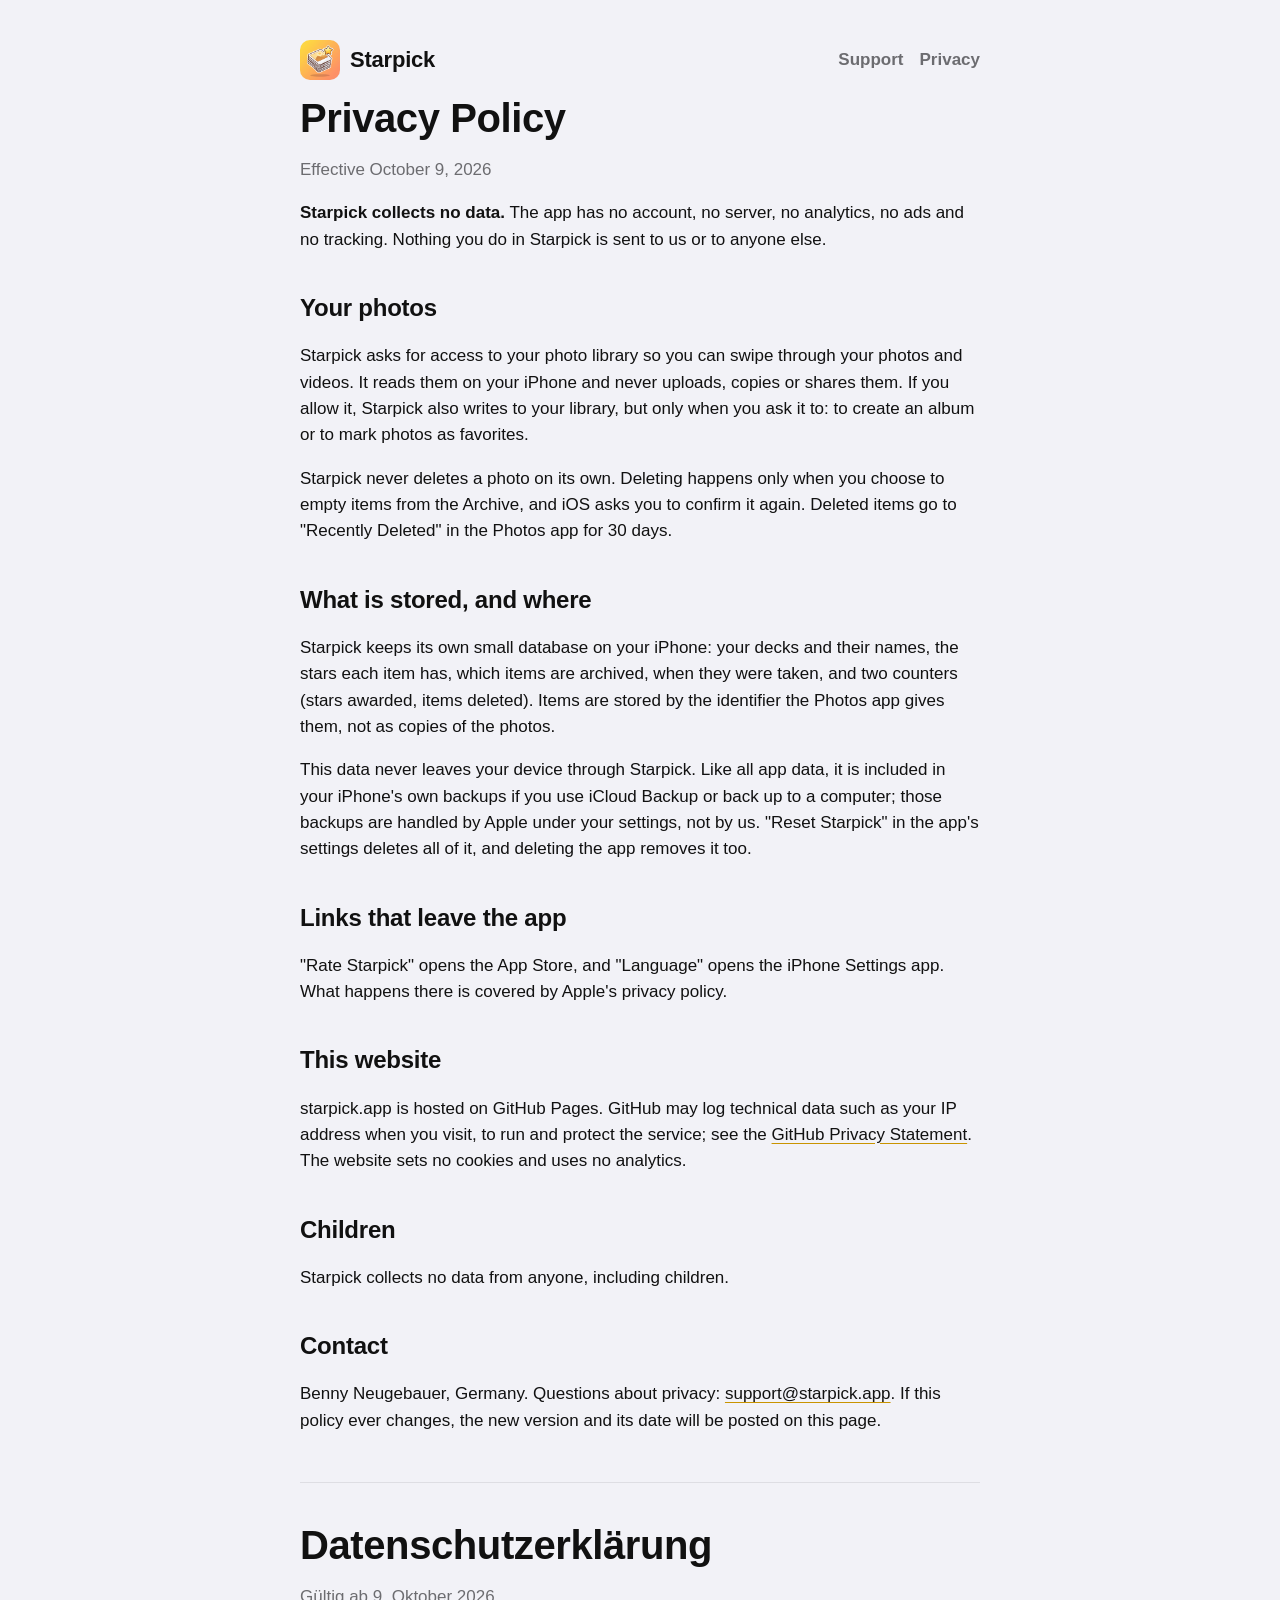
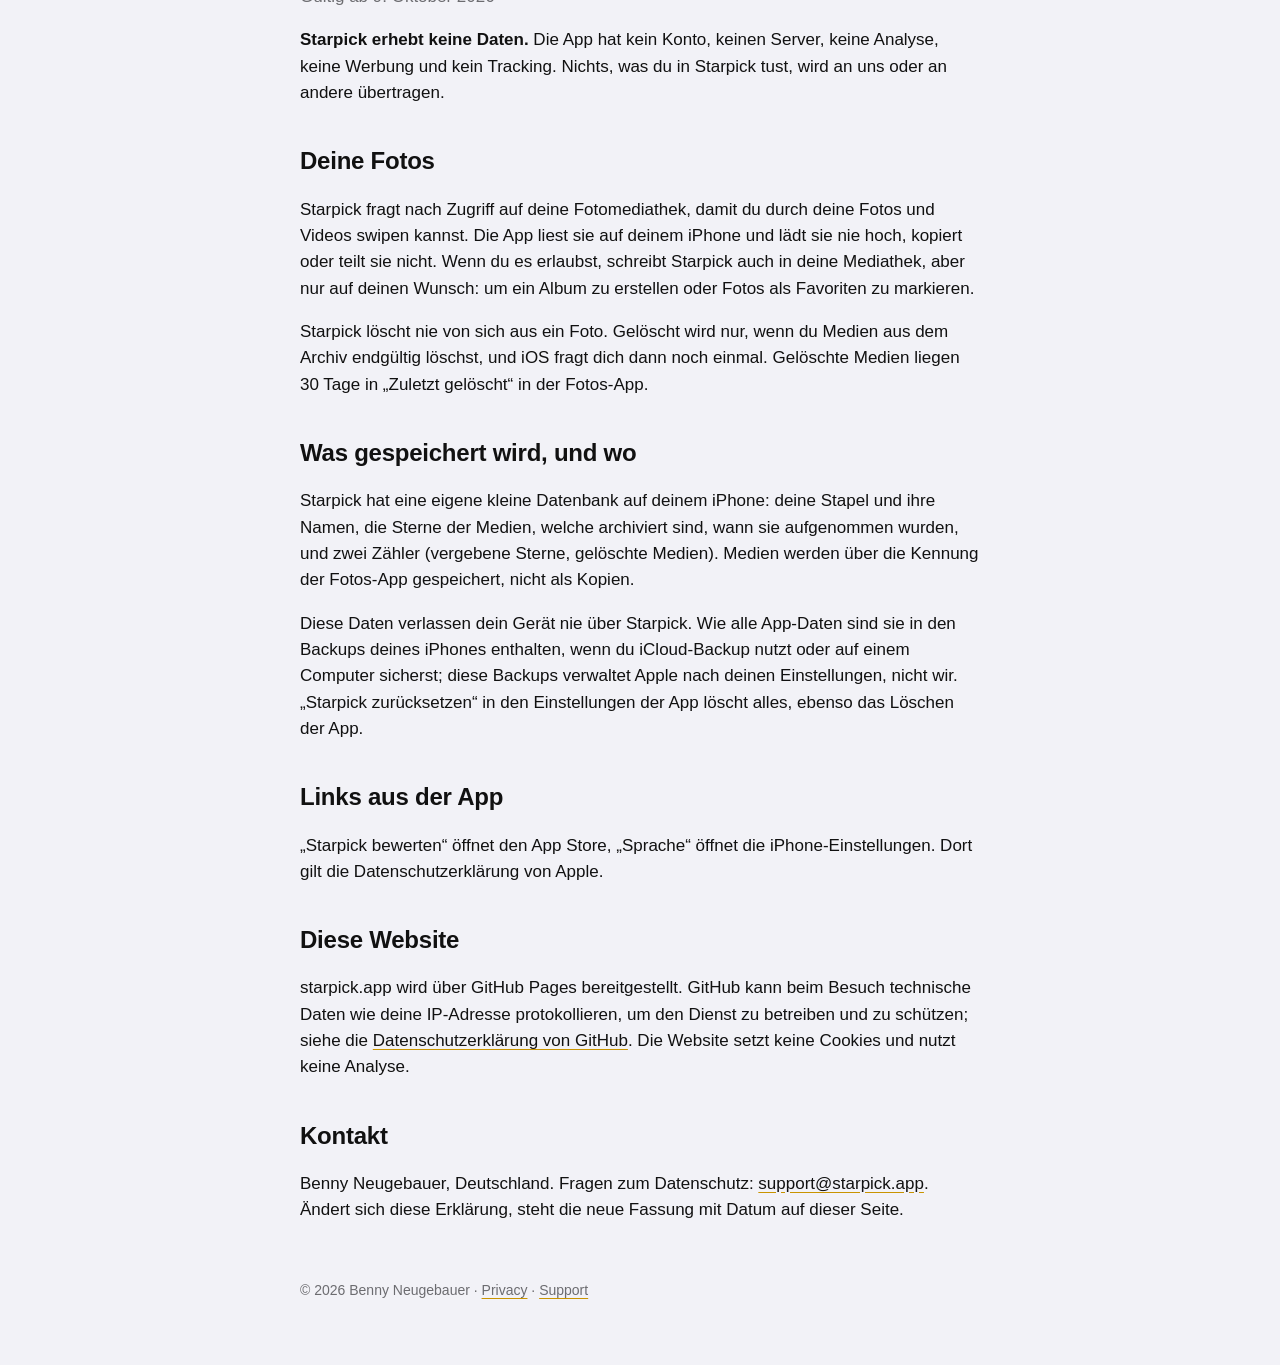
==== privacy/index.html @ 777fa5fa "Add the Starpick website: landing page, privacy policy and support" ====
<!doctype html>
<html lang="en">
<head>
<meta charset="utf-8">
<meta name="viewport" content="width=device-width, initial-scale=1">
<title>Privacy Policy · Starpick</title>
<meta name="description" content="Starpick collects no data. Everything stays on your iPhone.">
<link rel="icon" href="/favicon.png">
<link rel="apple-touch-icon" href="/apple-touch-icon.png">
<link rel="stylesheet" href="/style.css">
</head>
<body>
<main>
<header>
  <a class="brand" href="/"><img src="/icon.png" alt="">Starpick</a>
  <nav><a href="/support/">Support</a><a href="/privacy/">Privacy</a></nav>
</header>
<h1>Privacy Policy</h1>
<p class="muted">Effective October 9, 2026</p>

<p><strong>Starpick collects no data.</strong> The app has no account, no server, no analytics, no ads and no tracking. Nothing you do in Starpick is sent to us or to anyone else.</p>

<h2>Your photos</h2>
<p>Starpick asks for access to your photo library so you can swipe through your photos and videos. It reads them on your iPhone and never uploads, copies or shares them. If you allow it, Starpick also writes to your library, but only when you ask it to: to create an album or to mark photos as favorites.</p>
<p>Starpick never deletes a photo on its own. Deleting happens only when you choose to empty items from the Archive, and iOS asks you to confirm it again. Deleted items go to "Recently Deleted" in the Photos app for 30 days.</p>

<h2>What is stored, and where</h2>
<p>Starpick keeps its own small database on your iPhone: your decks and their names, the stars each item has, which items are archived, when they were taken, and two counters (stars awarded, items deleted). Items are stored by the identifier the Photos app gives them, not as copies of the photos.</p>
<p>This data never leaves your device through Starpick. Like all app data, it is included in your iPhone's own backups if you use iCloud Backup or back up to a computer; those backups are handled by Apple under your settings, not by us. "Reset Starpick" in the app's settings deletes all of it, and deleting the app removes it too.</p>

<h2>Links that leave the app</h2>
<p>"Rate Starpick" opens the App Store, and "Language" opens the iPhone Settings app. What happens there is covered by Apple's privacy policy.</p>

<h2>This website</h2>
<p>starpick.app is hosted on GitHub Pages. GitHub may log technical data such as your IP address when you visit, to run and protect the service; see the <a href="https://docs.github.com/en/site-policy/privacy-policies/github-general-privacy-statement">GitHub Privacy Statement</a>. The website sets no cookies and uses no analytics.</p>

<h2>Children</h2>
<p>Starpick collects no data from anyone, including children.</p>

<h2>Contact</h2>
<p>Benny Neugebauer, Germany. Questions about privacy: <a href="mailto:support@starpick.app">support@starpick.app</a>. If this policy ever changes, the new version and its date will be posted on this page.</p>

<section class="lang" lang="de">
<h1>Datenschutzerklärung</h1>
<p class="muted">Gültig ab 9. Oktober 2026</p>
<p><strong>Starpick erhebt keine Daten.</strong> Die App hat kein Konto, keinen Server, keine Analyse, keine Werbung und kein Tracking. Nichts, was du in Starpick tust, wird an uns oder an andere übertragen.</p>
<h2>Deine Fotos</h2>
<p>Starpick fragt nach Zugriff auf deine Fotomediathek, damit du durch deine Fotos und Videos swipen kannst. Die App liest sie auf deinem iPhone und lädt sie nie hoch, kopiert oder teilt sie nicht. Wenn du es erlaubst, schreibt Starpick auch in deine Mediathek, aber nur auf deinen Wunsch: um ein Album zu erstellen oder Fotos als Favoriten zu markieren.</p>
<p>Starpick löscht nie von sich aus ein Foto. Gelöscht wird nur, wenn du Medien aus dem Archiv endgültig löschst, und iOS fragt dich dann noch einmal. Gelöschte Medien liegen 30 Tage in „Zuletzt gelöscht“ in der Fotos-App.</p>
<h2>Was gespeichert wird, und wo</h2>
<p>Starpick hat eine eigene kleine Datenbank auf deinem iPhone: deine Stapel und ihre Namen, die Sterne der Medien, welche archiviert sind, wann sie aufgenommen wurden, und zwei Zähler (vergebene Sterne, gelöschte Medien). Medien werden über die Kennung der Fotos-App gespeichert, nicht als Kopien.</p>
<p>Diese Daten verlassen dein Gerät nie über Starpick. Wie alle App-Daten sind sie in den Backups deines iPhones enthalten, wenn du iCloud-Backup nutzt oder auf einem Computer sicherst; diese Backups verwaltet Apple nach deinen Einstellungen, nicht wir. „Starpick zurücksetzen“ in den Einstellungen der App löscht alles, ebenso das Löschen der App.</p>
<h2>Links aus der App</h2>
<p>„Starpick bewerten“ öffnet den App Store, „Sprache“ öffnet die iPhone-Einstellungen. Dort gilt die Datenschutzerklärung von Apple.</p>
<h2>Diese Website</h2>
<p>starpick.app wird über GitHub Pages bereitgestellt. GitHub kann beim Besuch technische Daten wie deine IP-Adresse protokollieren, um den Dienst zu betreiben und zu schützen; siehe die <a href="https://docs.github.com/en/site-policy/privacy-policies/github-general-privacy-statement">Datenschutzerklärung von GitHub</a>. Die Website setzt keine Cookies und nutzt keine Analyse.</p>
<h2>Kontakt</h2>
<p>Benny Neugebauer, Deutschland. Fragen zum Datenschutz: <a href="mailto:support@starpick.app">support@starpick.app</a>. Ändert sich diese Erklärung, steht die neue Fassung mit Datum auf dieser Seite.</p>
</section>
<footer>© 2026 Benny Neugebauer · <a href="/privacy/">Privacy</a> · <a href="/support/">Support</a></footer>
</main>
</body>
</html>
---- style.css ----
:root {
  --bg: #f2f2f7; --card: #ffffff; --text: #111111; --muted: #6c6c70; --brand: #ffd60a; --on-brand: #111111; --star: #c99400; --line: #dedee3;
  color-scheme: light dark;
}
@media (prefers-color-scheme: dark) {
  :root { --bg: #000000; --card: #1c1c1e; --text: #ffffff; --muted: #98989f; --star: #ffd60a; --line: #38383a; }
}
* { box-sizing: border-box; }
body { margin: 0; background: var(--bg); color: var(--text); font: 17px/1.55 -apple-system, BlinkMacSystemFont, "Segoe UI", Roboto, sans-serif; }
main { max-width: 720px; margin: 0 auto; padding: 40px 20px 64px; }
h1, h2, .brand { font-family: ui-rounded, -apple-system, "SF Pro Rounded", sans-serif; font-weight: 800; letter-spacing: -0.01em; }
h1 { font-size: 40px; line-height: 1.1; margin: 16px 0 8px; }
h2 { font-size: 24px; margin: 36px 0 8px; }
p, li { color: var(--text); }
.muted { color: var(--muted); }
a { color: inherit; text-decoration-color: var(--star); text-underline-offset: 3px; }
header { display: flex; align-items: center; justify-content: space-between; gap: 12px; margin-bottom: 8px; }
header a.brand { display: flex; align-items: center; gap: 10px; font-size: 22px; text-decoration: none; }
header img { width: 40px; height: 40px; border-radius: 10px; }
nav a { margin-left: 16px; font-weight: 600; text-decoration: none; color: var(--muted); }
.hero { text-align: center; padding: 32px 0 8px; }
.hero img { width: 140px; height: 140px; border-radius: 32px; box-shadow: 0 10px 30px rgba(0,0,0,0.18); }
.lead { font-size: 21px; color: var(--muted); margin: 0 auto; max-width: 520px; }
.pill { display: inline-block; margin-top: 24px; padding: 14px 26px; border-radius: 999px; background: var(--brand); color: var(--on-brand); font-weight: 700; text-decoration: none; }
.cards { display: grid; gap: 12px; margin-top: 40px; }
@media (min-width: 640px) { .cards { grid-template-columns: 1fr 1fr; } }
.card { background: var(--card); border-radius: 22px; padding: 20px 22px; box-shadow: 0 4px 12px rgba(0,0,0,0.06); }
.card h3 { margin: 0 0 6px; font-size: 18px; }
.card p { margin: 0; color: var(--muted); }
.lang { margin-top: 48px; padding-top: 24px; border-top: 1px solid var(--line); }
footer { margin-top: 56px; color: var(--muted); font-size: 14px; }
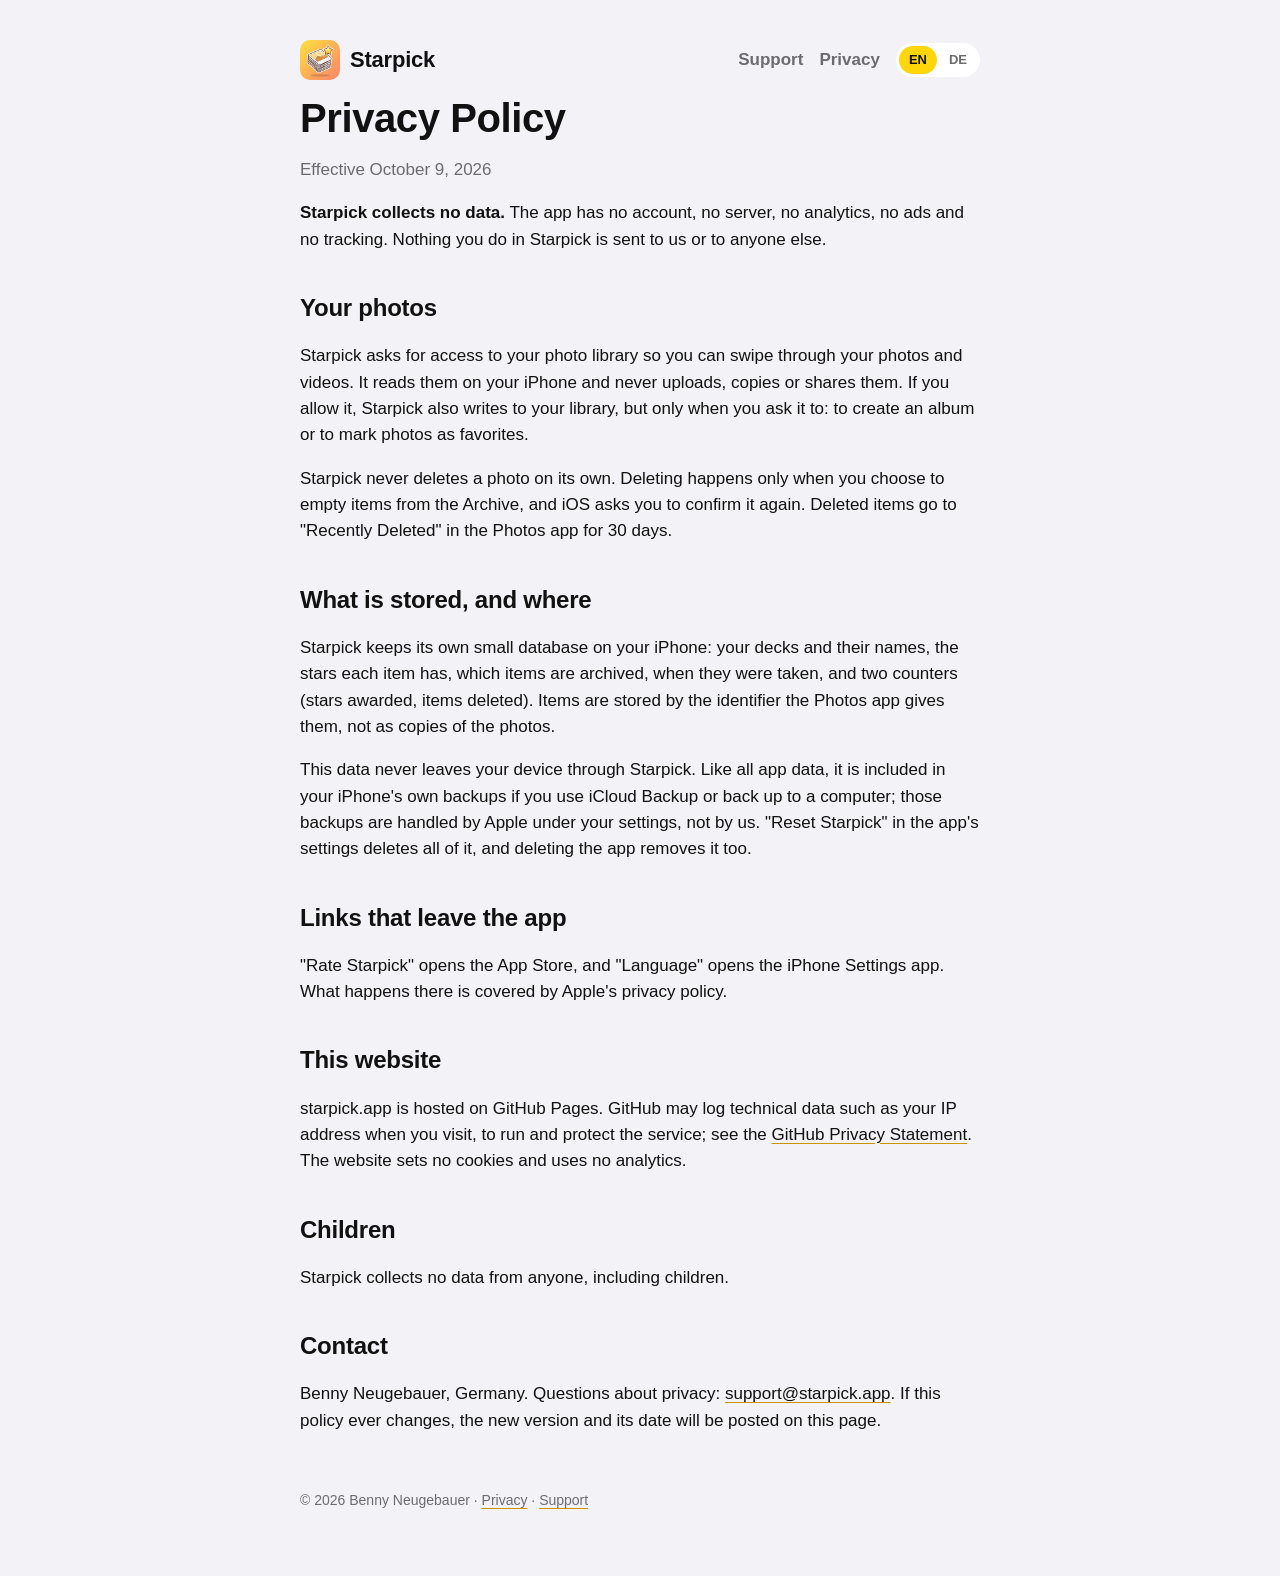
==== commit fe00c57f: "Switch the website language with ?hl=en or ?hl=de Without the parameter the page follows the browser" ====
--- a/privacy/index.html
+++ b/privacy/index.html
@@ -4,17 +4,25 @@
 <meta charset="utf-8">
 <meta name="viewport" content="width=device-width, initial-scale=1">
 <title>Privacy Policy · Starpick</title>
+<meta name="title-en" content="Privacy Policy · Starpick">
+<meta name="title-de" content="Datenschutz · Starpick">
 <meta name="description" content="Starpick collects no data. Everything stays on your iPhone.">
 <link rel="icon" href="/favicon.png">
 <link rel="apple-touch-icon" href="/apple-touch-icon.png">
 <link rel="stylesheet" href="/style.css">
+<script src="/lang.js"></script>
 </head>
 <body>
 <main>
 <header>
   <a class="brand" href="/"><img src="/icon.png" alt="">Starpick</a>
-  <nav><a href="/support/">Support</a><a href="/privacy/">Privacy</a></nav>
+  <nav>
+    <a href="/support/"><span data-lang="en">Support</span><span data-lang="de">Hilfe</span></a>
+    <a href="/privacy/"><span data-lang="en">Privacy</span><span data-lang="de">Datenschutz</span></a>
+    <span class="switch"><a data-switch="en" href="?hl=en">EN</a><a data-switch="de" href="?hl=de">DE</a></span>
+  </nav>
 </header>
+<div data-lang="en">
 <h1>Privacy Policy</h1>
 <p class="muted">Effective October 9, 2026</p>
 
@@ -40,7 +48,9 @@
 <h2>Contact</h2>
 <p>Benny Neugebauer, Germany. Questions about privacy: <a href="mailto:support@starpick.app">support@starpick.app</a>. If this policy ever changes, the new version and its date will be posted on this page.</p>
 
-<section class="lang" lang="de">
+</div>
+<div data-lang="de" lang="de">
+
 <h1>Datenschutzerklärung</h1>
 <p class="muted">Gültig ab 9. Oktober 2026</p>
 <p><strong>Starpick erhebt keine Daten.</strong> Die App hat kein Konto, keinen Server, keine Analyse, keine Werbung und kein Tracking. Nichts, was du in Starpick tust, wird an uns oder an andere übertragen.</p>
@@ -54,10 +64,13 @@
 <p>„Starpick bewerten“ öffnet den App Store, „Sprache“ öffnet die iPhone-Einstellungen. Dort gilt die Datenschutzerklärung von Apple.</p>
 <h2>Diese Website</h2>
 <p>starpick.app wird über GitHub Pages bereitgestellt. GitHub kann beim Besuch technische Daten wie deine IP-Adresse protokollieren, um den Dienst zu betreiben und zu schützen; siehe die <a href="https://docs.github.com/en/site-policy/privacy-policies/github-general-privacy-statement">Datenschutzerklärung von GitHub</a>. Die Website setzt keine Cookies und nutzt keine Analyse.</p>
+<h2>Kinder</h2>
+<p>Starpick erhebt von niemandem Daten, auch nicht von Kindern.</p>
+
 <h2>Kontakt</h2>
 <p>Benny Neugebauer, Deutschland. Fragen zum Datenschutz: <a href="mailto:support@starpick.app">support@starpick.app</a>. Ändert sich diese Erklärung, steht die neue Fassung mit Datum auf dieser Seite.</p>
-</section>
-<footer>© 2026 Benny Neugebauer · <a href="/privacy/">Privacy</a> · <a href="/support/">Support</a></footer>
+</div>
+<footer>© 2026 Benny Neugebauer · <a href="/privacy/"><span data-lang="en">Privacy</span><span data-lang="de">Datenschutz</span></a> · <a href="/support/"><span data-lang="en">Support</span><span data-lang="de">Hilfe</span></a></footer>
 </main>
 </body>
 </html>
--- a/style.css
+++ b/style.css
@@ -29,3 +29,9 @@
 .card p { margin: 0; color: var(--muted); }
 .lang { margin-top: 48px; padding-top: 24px; border-top: 1px solid var(--line); }
 footer { margin-top: 56px; color: var(--muted); font-size: 14px; }
+/* Language: lang.js sets data-hl on <html>; the other language is hidden. */
+html[data-hl="en"] [data-lang="de"], html[data-hl="de"] [data-lang="en"] { display: none !important; }
+.switch { display: inline-flex; gap: 2px; margin-left: 16px; padding: 3px; border-radius: 999px; background: var(--card); }
+.switch a { margin: 0; padding: 4px 10px; border-radius: 999px; font-size: 13px; font-weight: 700; color: var(--muted); text-decoration: none; }
+.switch a[aria-current="true"] { background: var(--brand); color: var(--on-brand); }
+nav { display: flex; align-items: center; flex-wrap: wrap; justify-content: flex-end; row-gap: 8px; }
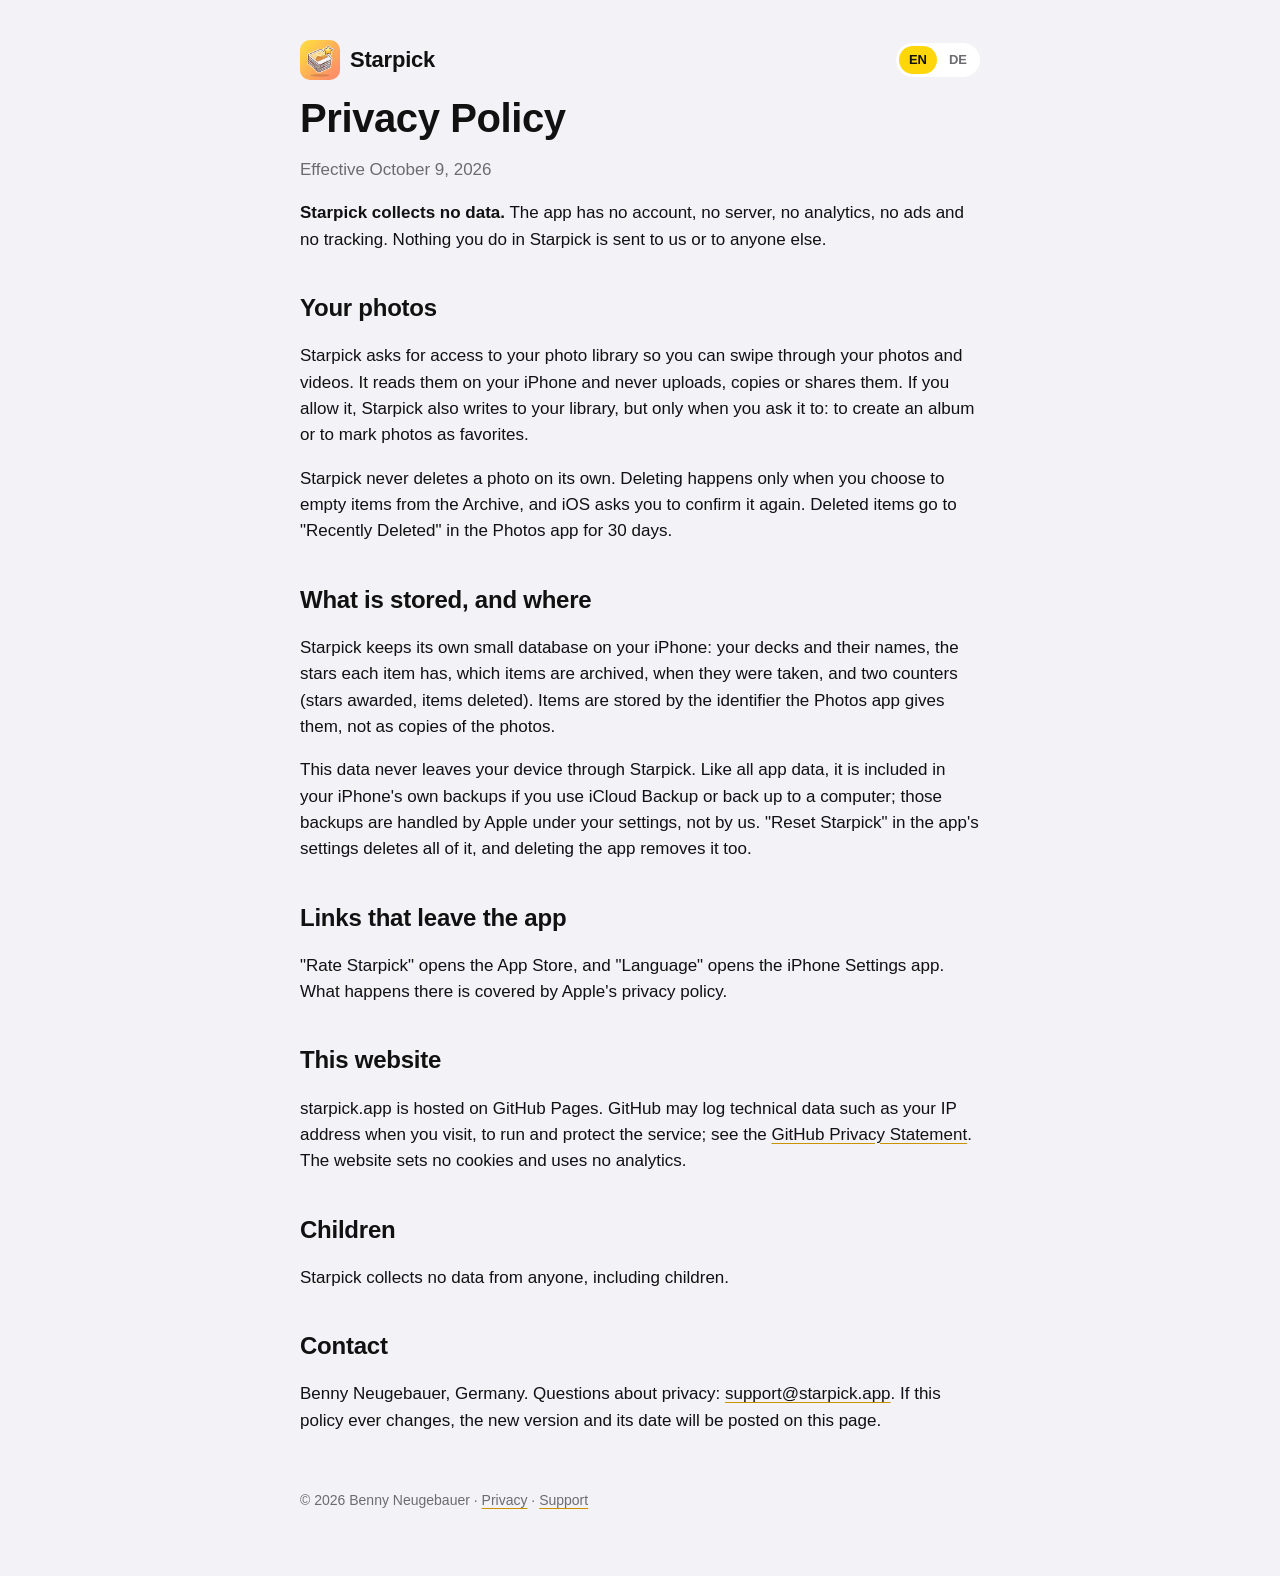
==== commit f116269a: "Keep Support and Privacy in the footer only on every page" ====
--- a/privacy/index.html
+++ b/privacy/index.html
@@ -17,8 +17,6 @@
 <header>
   <a class="brand" href="/"><img src="/icon.png" alt="">Starpick</a>
   <nav>
-    <a href="/support/"><span data-lang="en">Support</span><span data-lang="de">Hilfe</span></a>
-    <a href="/privacy/"><span data-lang="en">Privacy</span><span data-lang="de">Datenschutz</span></a>
     <span class="switch"><a data-switch="en" href="?hl=en">EN</a><a data-switch="de" href="?hl=de">DE</a></span>
   </nav>
 </header>
--- a/style.css
+++ b/style.css
@@ -35,3 +35,8 @@
 .switch a { margin: 0; padding: 4px 10px; border-radius: 999px; font-size: 13px; font-weight: 700; color: var(--muted); text-decoration: none; }
 .switch a[aria-current="true"] { background: var(--brand); color: var(--on-brand); }
 nav { display: flex; align-items: center; flex-wrap: wrap; justify-content: flex-end; row-gap: 8px; }
+/* Card heading icons: one color per meaning, like the app. */
+.card h3 { display: flex; align-items: center; gap: 8px; }
+.ico { width: 20px; height: 20px; flex: none; color: var(--star); }
+/* App screenshots in the cards: light or dark, matching the visitor's mode. */
+.shot img { display: block; width: 100%; max-width: 240px; height: auto; margin: 18px auto 0; border-radius: 28px; box-shadow: 0 6px 20px rgba(0,0,0,0.12); }
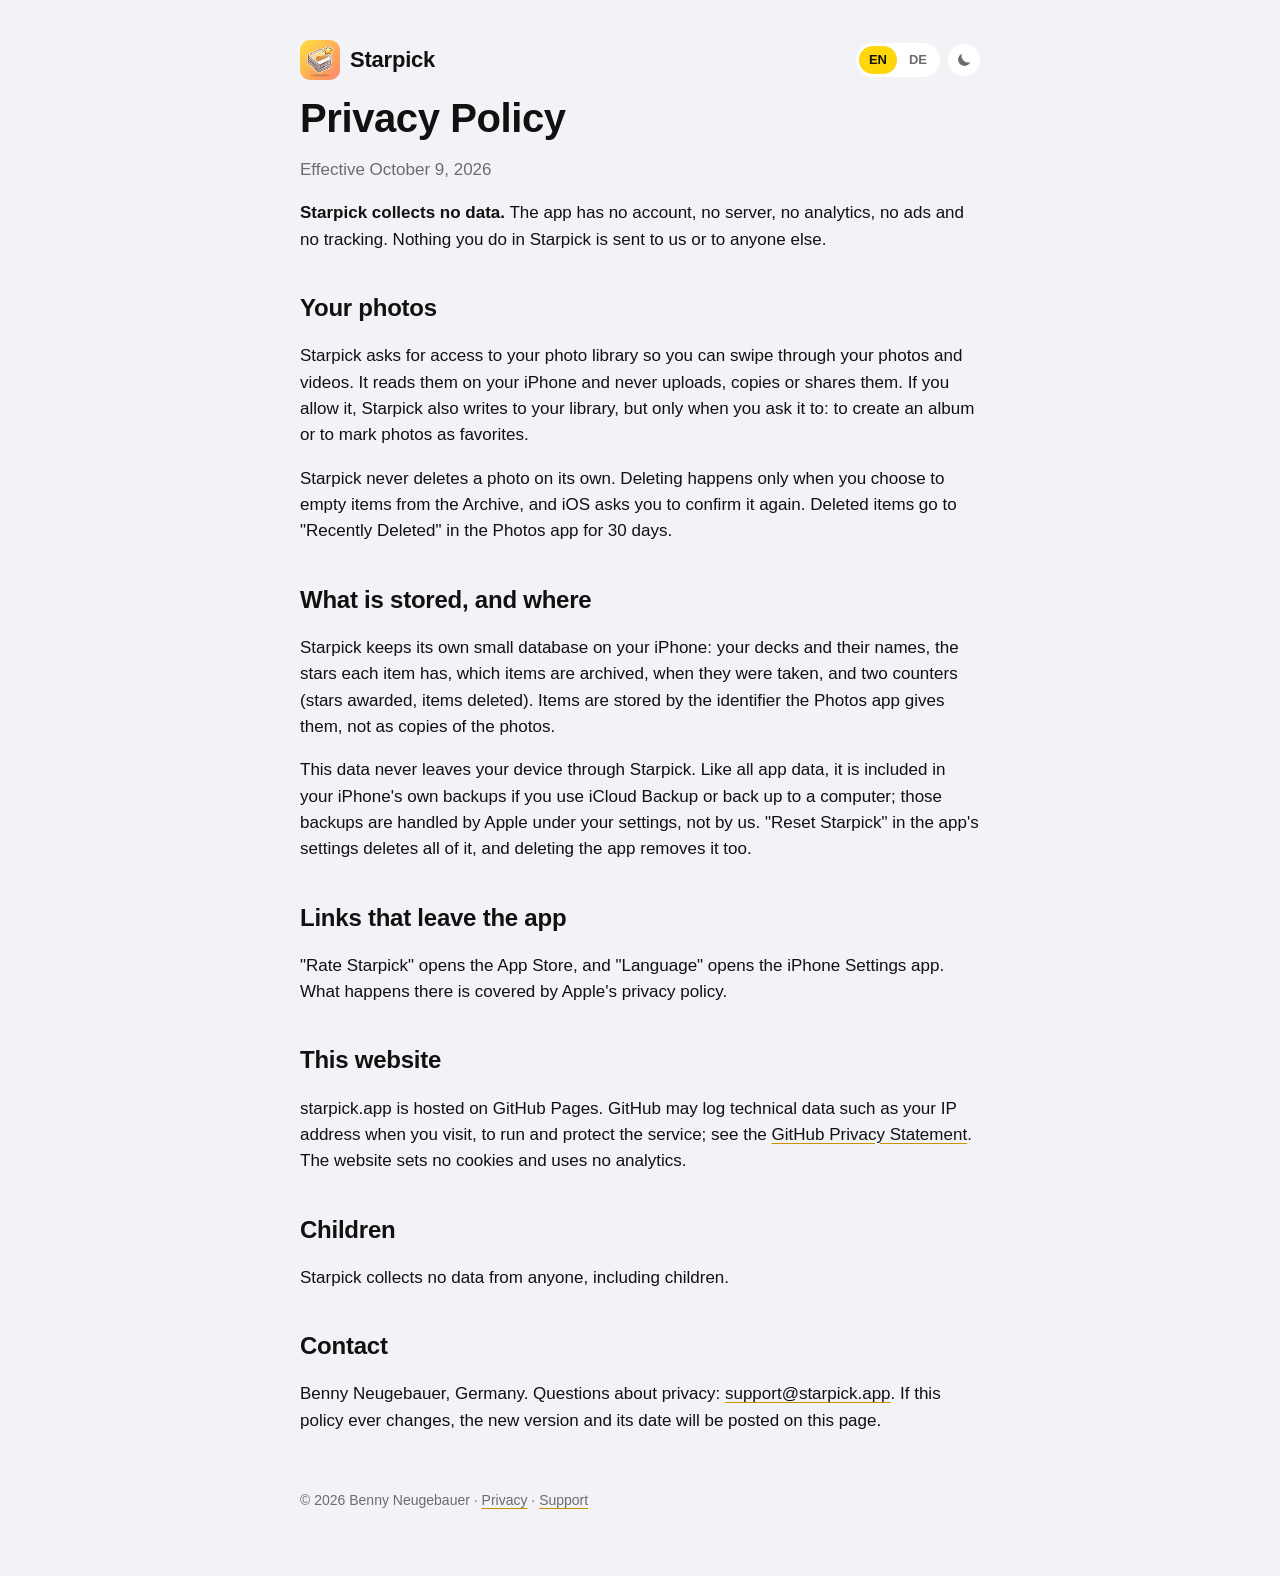
==== commit 0f999637: "Add a sun/moon button to switch between light and dark The site follows the system until a visitor p" ====
--- a/privacy/index.html
+++ b/privacy/index.html
@@ -10,7 +10,7 @@
 <link rel="icon" href="/favicon.png">
 <link rel="apple-touch-icon" href="/apple-touch-icon.png">
 <link rel="stylesheet" href="/style.css">
-<script src="/lang.js"></script>
+<script src="/site.js"></script>
 </head>
 <body>
 <main>
@@ -18,6 +18,7 @@
   <a class="brand" href="/"><img src="/icon.png" alt="">Starpick</a>
   <nav>
     <span class="switch"><a data-switch="en" href="?hl=en">EN</a><a data-switch="de" href="?hl=de">DE</a></span>
+    <button class="theme" type="button" aria-label="Light or dark mode"><svg class="moon" viewBox="0 0 24 24" aria-hidden="true"><path fill="currentColor" d="M20.5 14.6A8.5 8.5 0 0 1 9.4 3.5a8.5 8.5 0 1 0 11.1 11.1z"/></svg><svg class="sun" viewBox="0 0 24 24" aria-hidden="true"><circle cx="12" cy="12" r="4.5" fill="currentColor"/><path stroke="currentColor" stroke-width="2.2" stroke-linecap="round" d="M12 2v2.5M12 19.5V22M2 12h2.5M19.5 12H22M4.9 4.9l1.8 1.8M17.3 17.3l1.8 1.8M4.9 19.1l1.8-1.8M17.3 6.7l1.8-1.8"/></svg></button>
   </nav>
 </header>
 <div data-lang="en">
--- a/style.css
+++ b/style.css
@@ -2,14 +2,17 @@
   --bg: #f2f2f7; --card: #ffffff; --text: #111111; --muted: #6c6c70; --brand: #ffd60a; --on-brand: #111111; --star: #c99400; --line: #dedee3;
   color-scheme: light dark;
 }
+/* Dark follows the system unless the visitor picked a mode with the sun/moon button (data-theme). */
 @media (prefers-color-scheme: dark) {
-  :root { --bg: #000000; --card: #1c1c1e; --text: #ffffff; --muted: #98989f; --star: #ffd60a; --line: #38383a; }
+  :root:not([data-theme="light"]) { --bg: #000000; --card: #1c1c1e; --text: #ffffff; --muted: #98989f; --star: #ffd60a; --line: #38383a; }
 }
+:root[data-theme="dark"] { --bg: #000000; --card: #1c1c1e; --text: #ffffff; --muted: #98989f; --star: #ffd60a; --line: #38383a; color-scheme: dark; }
+:root[data-theme="light"] { color-scheme: light; }
 * { box-sizing: border-box; }
 body { margin: 0; background: var(--bg); color: var(--text); font: 17px/1.55 -apple-system, BlinkMacSystemFont, "Segoe UI", Roboto, sans-serif; }
 main { max-width: 720px; margin: 0 auto; padding: 40px 20px 64px; }
 h1, h2, .brand { font-family: ui-rounded, -apple-system, "SF Pro Rounded", sans-serif; font-weight: 800; letter-spacing: -0.01em; }
-h1 { font-size: 40px; line-height: 1.1; margin: 16px 0 8px; }
+h1 { font-size: 40px; line-height: 1.1; margin: 16px 0 8px; hyphens: auto; overflow-wrap: break-word; }
 h2 { font-size: 24px; margin: 36px 0 8px; }
 p, li { color: var(--text); }
 .muted { color: var(--muted); }
@@ -40,3 +43,13 @@
 .ico { width: 20px; height: 20px; flex: none; color: var(--star); }
 /* App screenshots in the cards: light or dark, matching the visitor's mode. */
 .shot img { display: block; width: 100%; max-width: 240px; height: auto; margin: 18px auto 0; border-radius: 28px; box-shadow: 0 6px 20px rgba(0,0,0,0.12); }
+/* Sun/moon button: shows the mode a click switches to. */
+.theme { display: inline-flex; align-items: center; justify-content: center; width: 32px; height: 32px; margin-left: 8px; padding: 0; border: 0; border-radius: 999px; background: var(--card); color: var(--muted); cursor: pointer; }
+.theme svg { width: 18px; height: 18px; }
+.theme .sun { display: none; }
+@media (prefers-color-scheme: dark) {
+  :root:not([data-theme="light"]) .theme .sun { display: block; }
+  :root:not([data-theme="light"]) .theme .moon { display: none; }
+}
+:root[data-theme="dark"] .theme .sun { display: block; }
+:root[data-theme="dark"] .theme .moon { display: none; }
